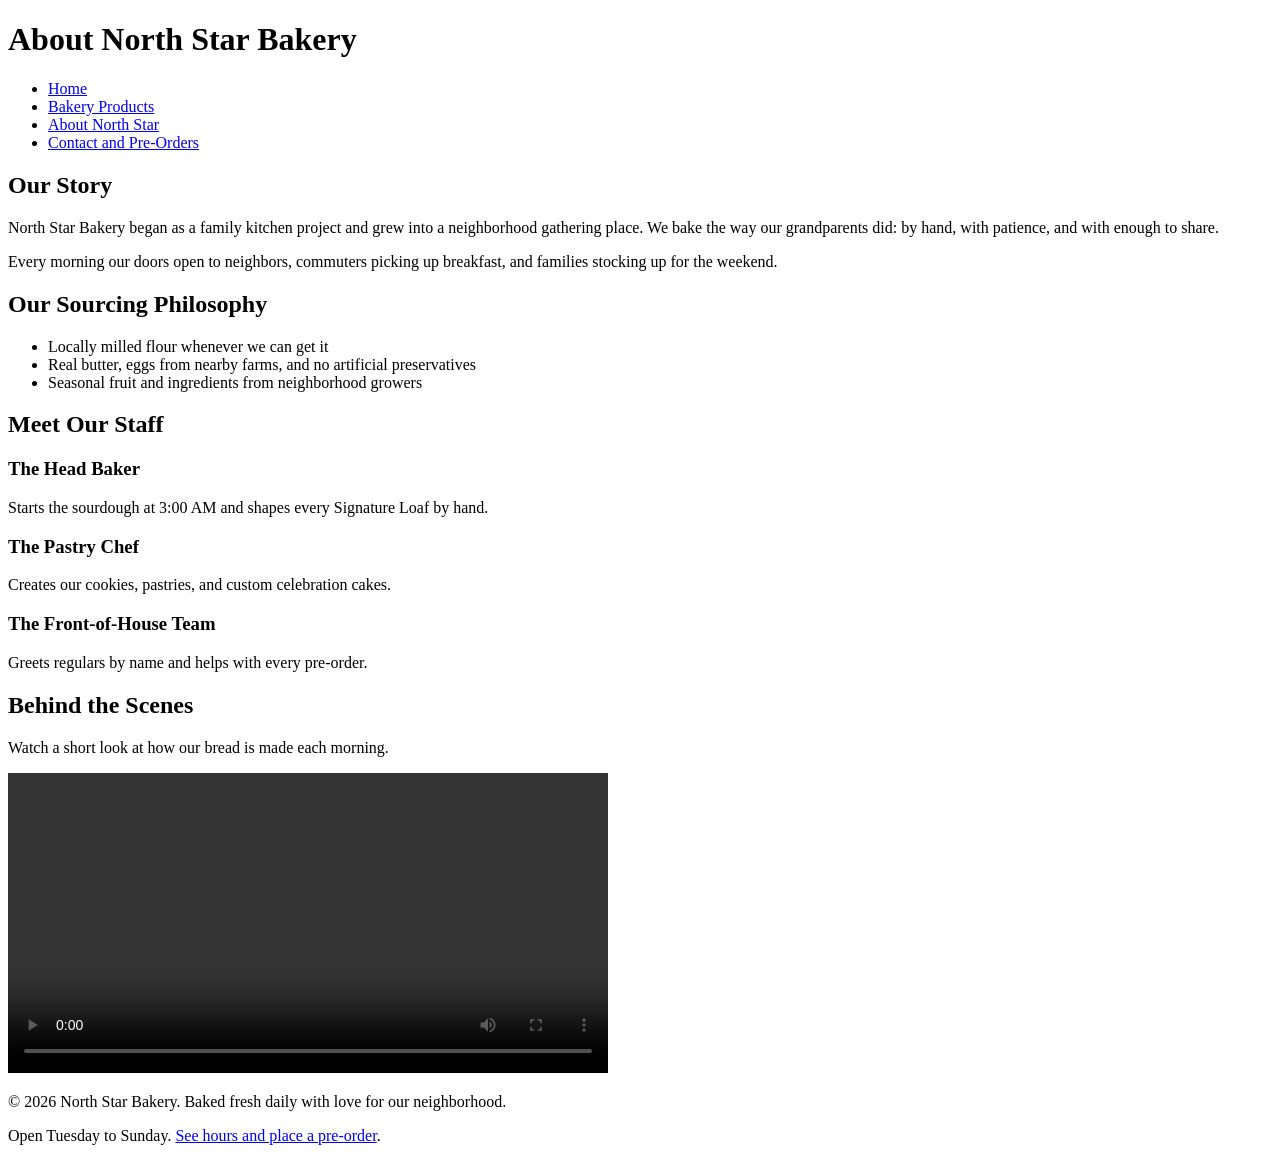
==== about.html @ ef627314 "Add files via upload" ====
<!DOCTYPE html>
<html lang="en">
<head>
    <meta charset="UTF-8">
    <meta name="viewport" content="width=device-width, initial-scale=1.0">
    <title>About Us - North Star Bakery</title>
</head>
<body>
    <header>
        <h1>About North Star Bakery</h1>
        <nav aria-label="Main navigation">
            <ul>
                <li><a href="index.html">Home</a></li>
                <li><a href="products.html">Bakery Products</a></li>
                <li><a href="about.html" aria-current="page">About North Star</a></li>
                <li><a href="contact.html">Contact and Pre-Orders</a></li>
            </ul>
        </nav>
    </header>

    <main>
        <section>
            <h2>Our Story</h2>
            <p>North Star Bakery began as a family kitchen project and grew into a neighborhood gathering place. We bake the way our grandparents did: by hand, with patience, and with enough to share.</p>
            <p>Every morning our doors open to neighbors, commuters picking up breakfast, and families stocking up for the weekend.</p>
        </section>

        <section>
            <h2>Our Sourcing Philosophy</h2>
            <ul>
                <li>Locally milled flour whenever we can get it</li>
                <li>Real butter, eggs from nearby farms, and no artificial preservatives</li>
                <li>Seasonal fruit and ingredients from neighborhood growers</li>
            </ul>
        </section>

        <section>
            <h2>Meet Our Staff</h2>
            <h3>The Head Baker</h3>
            <p>Starts the sourdough at 3:00 AM and shapes every Signature Loaf by hand.</p>
            <h3>The Pastry Chef</h3>
            <p>Creates our cookies, pastries, and custom celebration cakes.</p>
            <h3>The Front-of-House Team</h3>
            <p>Greets regulars by name and helps with every pre-order.</p>
        </section>

        <section>
            <h2>Behind the Scenes</h2>
            <p>Watch a short look at how our bread is made each morning.</p>
            <video controls preload="metadata" width="600">
                <source src="bakery-behind-scenes_c.mp4" type="video/mp4">
                <p>Your browser cannot play this video. It shows our bakers shaping, scoring, and baking bread in the early morning. <a href="bakery-behind-scenes_c.mp4">Download the behind-the-scenes video</a>.</p>
            </video>
        </section>
    </main>

    <footer>
        <p>&copy; 2026 North Star Bakery. Baked fresh daily with love for our neighborhood.</p>
        <p>Open Tuesday to Sunday. <a href="contact.html">See hours and place a pre-order</a>.</p>
    </footer>
</body>
</html>
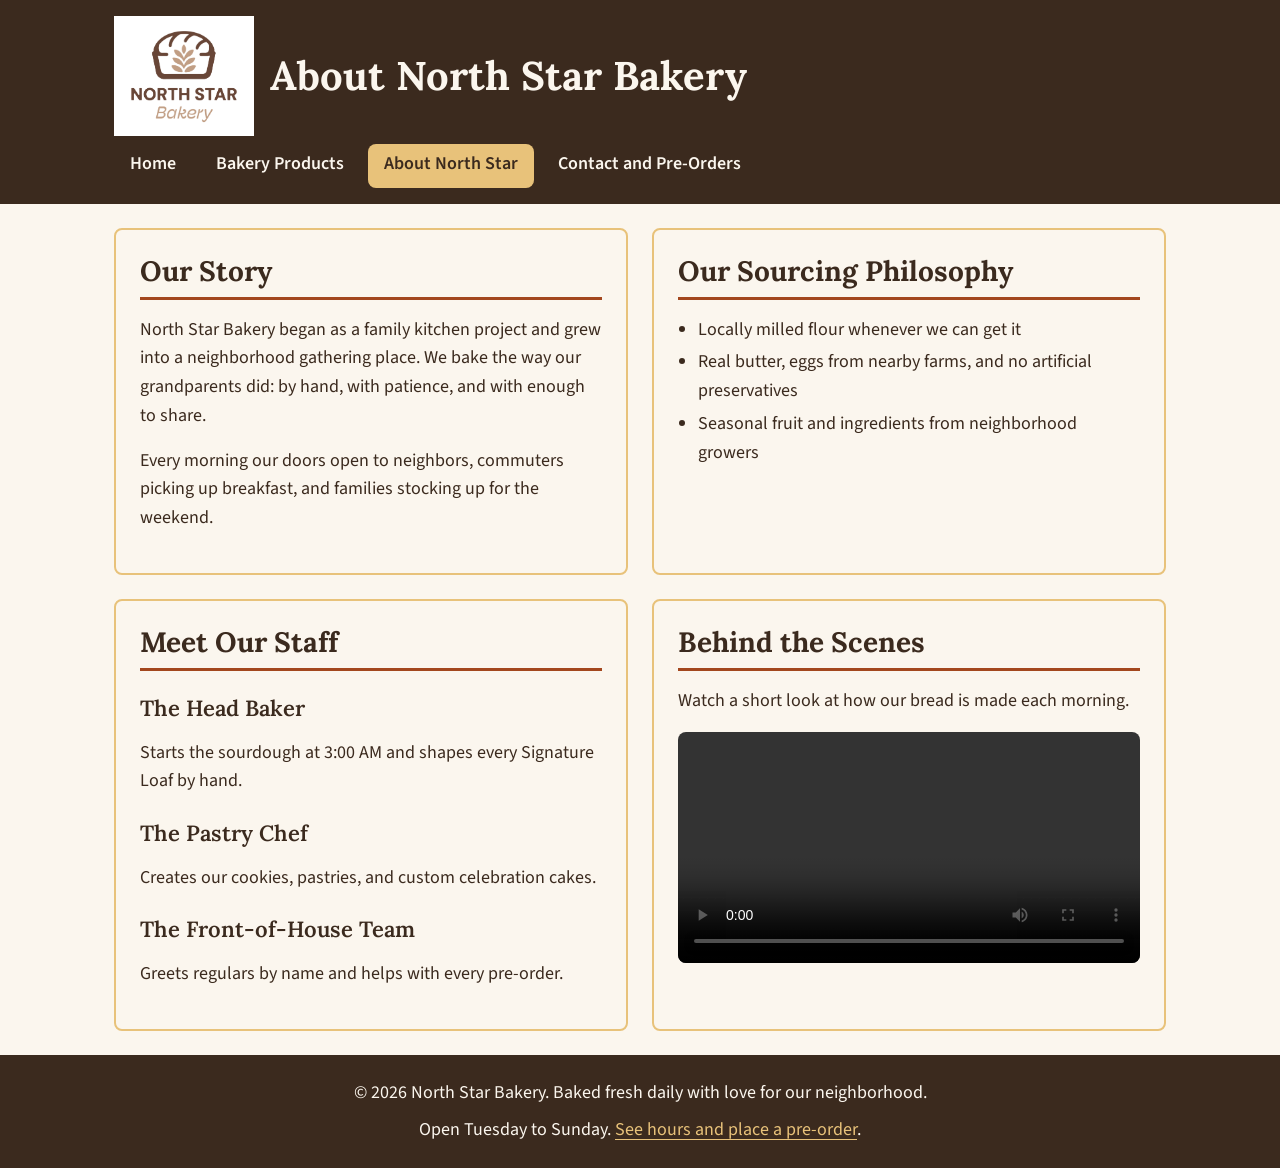
==== commit 1222c1d2: "Add shared mobile-first stylesheet with Flexbox layout and responsive breakpoints" ====
--- a/about.html
+++ b/about.html
@@ -4,9 +4,15 @@
     <meta charset="UTF-8">
     <meta name="viewport" content="width=device-width, initial-scale=1.0">
     <title>About Us - North Star Bakery</title>
+    <link rel="preconnect" href="https://fonts.googleapis.com">
+    <link rel="preconnect" href="https://fonts.gstatic.com" crossorigin>
+    <link href="https://fonts.googleapis.com/css2?family=Lora:wght@600;700&family=Source+Sans+3:wght@400;600&display=swap" rel="stylesheet">
+    <link rel="stylesheet" href="styles.css">
 </head>
 <body>
+    <a class="skip-link" href="#main">Skip to main content</a>
     <header>
+        <img src="bakery-logo_c.png" width="200" height="171" alt="North Star Bakery logo: a loaf of bread with a wheat sprig inside">
         <h1>About North Star Bakery</h1>
         <nav aria-label="Main navigation">
             <ul>
@@ -18,7 +24,7 @@
         </nav>
     </header>
 
-    <main>
+    <main id="main">
         <section>
             <h2>Our Story</h2>
             <p>North Star Bakery began as a family kitchen project and grew into a neighborhood gathering place. We bake the way our grandparents did: by hand, with patience, and with enough to share.</p>
--- a/styles.css
+++ b/styles.css
@@ -0,0 +1,447 @@
+/* ==========================================================================
+   North Star Bakery - design system + responsive layout
+   Mobile-first: base styles are the phone layout; media queries add columns.
+   ========================================================================== */
+
+/* ---------- 1. Design tokens ---------- */
+:root {
+  /* Colors (the only four used anywhere in this file) */
+  --cream: #FBF6EE;    /* page background; text on dark areas */
+  --espresso: #3B2A1E; /* body text; header and footer background */
+  --crust: #A3471E;    /* accent: links, h2 rule, buttons */
+  --honey: #E8C27A;    /* highlights on dark areas; card and field borders */
+
+  /* Fonts (exactly two families) */
+  --font-heading: "Lora", Georgia, serif;
+  --font-body: "Source Sans 3", system-ui, Arial, sans-serif;
+
+  /* Spacing scale */
+  --space-1: 0.25rem;
+  --space-2: 0.5rem;
+  --space-3: 1rem;
+  --space-4: 1.5rem;
+  --space-5: 2.5rem;
+
+  /* Type scale (redefined inside the media queries below) */
+  --text-body: 1.0625rem;
+  --text-h1: 1.75rem;
+  --text-h2: 1.375rem;
+  --text-h3: 1.125rem;
+
+  /* Layout (redefined inside the media queries below) */
+  --page-max: 1100px;
+  --gutter: var(--space-3);
+  --main-gap: var(--space-3);
+  --card-pad: var(--space-3);
+  --radius: 0.5rem;
+  /* Header/footer side padding that lines up with the centered main column */
+  --edge: max(var(--gutter), calc((100% - var(--page-max)) / 2 + var(--gutter)));
+}
+
+/* ---------- 2. Base ---------- */
+*,
+*::before,
+*::after {
+  box-sizing: border-box;
+}
+
+body {
+  margin: 0;
+  min-height: 100vh;
+  display: flex;
+  flex-direction: column;
+  background: var(--cream);
+  color: var(--espresso);
+  font-family: var(--font-body);
+  font-size: var(--text-body);
+  line-height: 1.6;
+}
+
+img,
+video,
+picture {
+  max-width: 100%;
+  height: auto;
+  display: block;
+}
+
+audio {
+  display: block;
+  width: 100%;
+}
+
+/* Overrides the width="600" attribute on the video so it never forces scroll */
+video {
+  width: 100%;
+}
+
+h1,
+h2,
+h3 {
+  font-family: var(--font-heading);
+  font-weight: 700;
+  line-height: 1.25;
+  margin: 0 0 var(--space-3);
+}
+
+h1 { font-size: var(--text-h1); }
+h2 { font-size: var(--text-h2); }
+h3 { font-size: var(--text-h3); font-weight: 600; margin-top: var(--space-4); }
+
+p,
+li {
+  max-width: 68ch;
+}
+
+p {
+  margin: 0 0 var(--space-3);
+}
+
+ul {
+  margin: 0 0 var(--space-3);
+  padding-left: 1.25rem;
+}
+
+li + li {
+  margin-top: var(--space-1);
+}
+
+/* Skip link: hidden until it receives keyboard focus */
+.skip-link {
+  position: absolute;
+  top: 0;
+  left: var(--space-3);
+  z-index: 10;
+  padding: var(--space-2) var(--space-3);
+  background: var(--crust);
+  color: var(--cream);
+  font-weight: 600;
+  border-radius: 0 0 var(--radius) var(--radius);
+  transform: translateY(-120%);
+}
+
+.skip-link:focus {
+  transform: translateY(0);
+  outline: 3px solid var(--honey);
+  outline-offset: 2px;
+}
+
+/* ---------- 3. Header and navigation ---------- */
+header {
+  display: flex;
+  flex-wrap: wrap;
+  justify-content: center;
+  align-items: center;
+  gap: var(--space-2) var(--space-3);
+  padding: var(--space-3) var(--edge);
+  background: var(--espresso);
+  color: var(--cream);
+  text-align: center;
+}
+
+header img {
+  width: 96px;
+}
+
+header h1 {
+  flex: 1 1 100%;
+  margin: 0;
+}
+
+nav {
+  flex: 1 1 100%;
+}
+
+nav ul {
+  display: flex;
+  flex-wrap: wrap;
+  justify-content: center;
+  gap: var(--space-1) var(--space-2);
+  margin: 0;
+  padding: 0;
+  list-style: none;
+}
+
+nav li {
+  max-width: none;
+}
+
+nav li + li {
+  margin-top: 0;
+}
+
+nav a {
+  display: flex;
+  align-items: center;
+  justify-content: center;
+  min-height: 44px;
+  padding: 0 var(--space-3);
+  border-bottom: 3px solid transparent;
+  border-radius: var(--radius);
+  color: var(--cream);
+  font-weight: 600;
+  text-decoration: none;
+  text-align: center;
+}
+
+nav a:hover {
+  border-bottom-color: var(--honey);
+}
+
+/* Current page: solid honey tab with dark text (not color alone: also bold + filled) */
+nav a[aria-current="page"] {
+  background: var(--honey);
+  border-bottom-color: var(--honey);
+  color: var(--espresso);
+}
+
+/* ---------- 4. Main content and cards ---------- */
+main {
+  display: flex;
+  flex-direction: column;
+  align-content: flex-start;
+  gap: var(--main-gap);
+  width: 100%;
+  max-width: var(--page-max);
+  margin: 0 auto;
+  padding: var(--space-4) var(--gutter);
+}
+
+main > section {
+  background: var(--cream);
+  border: 2px solid var(--honey);
+  border-radius: var(--radius);
+  padding: var(--card-pad);
+}
+
+main h2 {
+  margin-top: 0;
+  padding-bottom: var(--space-2);
+  border-bottom: 3px solid var(--crust);
+}
+
+main img,
+main video {
+  border-radius: var(--radius);
+  margin: 0 0 var(--space-3);
+}
+
+figure {
+  margin: 0 0 var(--space-3);
+}
+
+figure img {
+  margin-bottom: var(--space-2);
+}
+
+figcaption {
+  font-style: italic;
+}
+
+/* Links inside the page content */
+main a {
+  color: var(--crust);
+  text-decoration: underline;
+  text-underline-offset: 0.2em;
+}
+
+main a:hover {
+  color: var(--espresso);
+  text-decoration-thickness: 3px;
+}
+
+main a:focus-visible,
+button:focus-visible,
+input:focus-visible,
+select:focus-visible,
+textarea:focus-visible {
+  outline: 3px solid var(--crust);
+  outline-offset: 2px;
+}
+
+/* Price lines on the products page */
+.price {
+  font-weight: 700;
+  color: var(--crust);
+}
+
+/* Call-to-action link paragraphs: link rendered as a button-like pill */
+.cta {
+  margin-top: var(--space-4);
+}
+
+.cta a {
+  display: inline-flex;
+  align-items: center;
+  min-height: 44px;
+  padding: var(--space-2) var(--space-4);
+  background: var(--crust);
+  border-radius: 999px;
+  color: var(--cream);
+  font-weight: 600;
+  text-decoration: none;
+}
+
+.cta a:hover {
+  background: var(--espresso);
+  color: var(--cream);
+}
+
+/* ---------- 5. Contact form ---------- */
+form {
+  margin: 0;
+}
+
+fieldset {
+  min-width: 0; /* stops long fields forcing horizontal scroll on phones */
+  margin: 0 0 var(--space-3);
+  padding: var(--space-3);
+  border: 2px solid var(--honey);
+  border-radius: var(--radius);
+}
+
+legend {
+  padding: 0 var(--space-2);
+  font-family: var(--font-heading);
+  font-size: var(--text-h3);
+  font-weight: 700;
+  color: var(--crust);
+}
+
+fieldset p {
+  max-width: none;
+}
+
+label {
+  display: block;
+  margin-bottom: var(--space-1);
+  font-weight: 600;
+}
+
+input,
+select,
+textarea {
+  display: block;
+  width: 100%;
+  min-height: 44px;
+  padding: var(--space-2) var(--space-3);
+  background: var(--cream);
+  color: var(--espresso);
+  border: 2px solid var(--crust);
+  border-radius: var(--radius);
+  font: inherit;
+}
+
+textarea {
+  resize: vertical;
+}
+
+button {
+  min-height: 44px;
+  padding: var(--space-2) var(--space-4);
+  background: var(--crust);
+  color: var(--cream);
+  border: 2px solid var(--crust);
+  border-radius: var(--radius);
+  font: inherit;
+  font-weight: 600;
+  cursor: pointer;
+}
+
+button:hover {
+  background: var(--espresso);
+  border-color: var(--espresso);
+}
+
+/* ---------- 6. Footer ---------- */
+footer {
+  margin-top: auto;
+  padding: var(--space-4) var(--edge);
+  background: var(--espresso);
+  color: var(--cream);
+  text-align: center;
+}
+
+footer p {
+  max-width: none;
+  margin: 0 0 var(--space-2);
+}
+
+footer p:last-child {
+  margin-bottom: 0;
+}
+
+footer a {
+  color: var(--honey);
+  text-decoration: underline;
+  text-underline-offset: 0.2em;
+}
+
+footer a:hover {
+  color: var(--cream);
+}
+
+header a:focus-visible,
+footer a:focus-visible {
+  outline: 3px solid var(--honey);
+  outline-offset: 2px;
+}
+
+/* ---------- 7. Responsive breakpoints ---------- */
+
+/* 48em (768px) and up: header becomes a row (logo beside title, nav full width
+   below), main switches to a wrapping row so sections pair into 2 columns,
+   and type and spacing step up a little. */
+@media (min-width: 48em) {
+  :root {
+    --text-h1: 2.25rem;
+    --text-h2: 1.5rem;
+    --text-h3: 1.25rem;
+    --main-gap: var(--space-4);
+    --card-pad: var(--space-4);
+  }
+
+  header {
+    justify-content: flex-start;
+    text-align: left;
+  }
+
+  header img {
+    width: 120px;
+  }
+
+  header h1 {
+    flex: 1 1 0;
+    min-width: 0;
+  }
+
+  nav ul {
+    justify-content: flex-start;
+  }
+
+  main {
+    flex-direction: row;
+    flex-wrap: wrap;
+  }
+
+  main > section {
+    flex: 1 1 calc(50% - var(--main-gap));
+    min-width: 0;
+  }
+}
+
+/* 64em (1024px) and up: larger body text, headings and gutters for wide screens. */
+@media (min-width: 64em) {
+  :root {
+    --text-body: 1.125rem;
+    --text-h1: 2.5rem;
+    --text-h2: 1.75rem;
+    --text-h3: 1.375rem;
+    --gutter: var(--space-4);
+    --card-pad: var(--space-4);
+  }
+
+  header img {
+    width: 140px;
+  }
+}
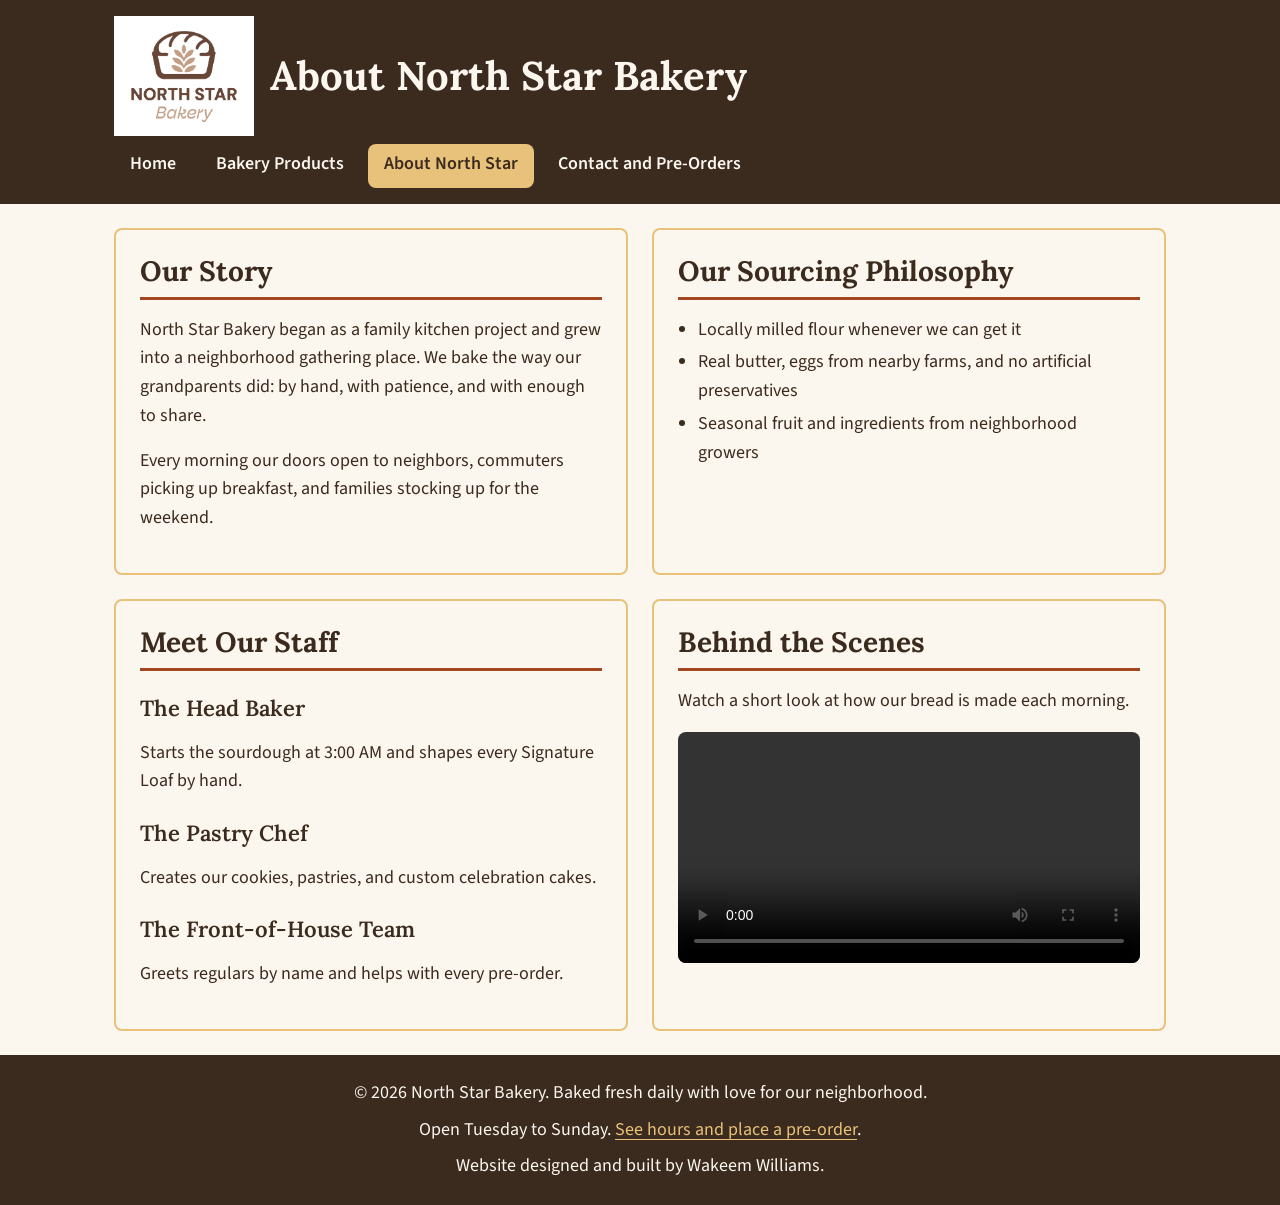
==== commit 88b255c6: "Organize assets into folders, add author credit, README, and repo hygiene files" ====
--- a/about.html
+++ b/about.html
@@ -3,16 +3,18 @@
 <head>
     <meta charset="UTF-8">
     <meta name="viewport" content="width=device-width, initial-scale=1.0">
+    <meta name="author" content="Wakeem Williams">
+    <meta name="description" content="Learn the story of North Star Bakery, our locally sourced ingredients, our baking team, and watch how our bread is made each morning.">
     <title>About Us - North Star Bakery</title>
     <link rel="preconnect" href="https://fonts.googleapis.com">
     <link rel="preconnect" href="https://fonts.gstatic.com" crossorigin>
     <link href="https://fonts.googleapis.com/css2?family=Lora:wght@600;700&family=Source+Sans+3:wght@400;600&display=swap" rel="stylesheet">
-    <link rel="stylesheet" href="styles.css">
+    <link rel="stylesheet" href="css/styles.css">
 </head>
 <body>
     <a class="skip-link" href="#main">Skip to main content</a>
     <header>
-        <img src="bakery-logo_c.png" width="200" height="171" alt="North Star Bakery logo: a loaf of bread with a wheat sprig inside">
+        <img src="images/bakery-logo_c.png" width="200" height="171" alt="North Star Bakery logo: a loaf of bread with a wheat sprig inside">
         <h1>About North Star Bakery</h1>
         <nav aria-label="Main navigation">
             <ul>
@@ -54,8 +56,8 @@
             <h2>Behind the Scenes</h2>
             <p>Watch a short look at how our bread is made each morning.</p>
             <video controls preload="metadata" width="600">
-                <source src="bakery-behind-scenes_c.mp4" type="video/mp4">
-                <p>Your browser cannot play this video. It shows our bakers shaping, scoring, and baking bread in the early morning. <a href="bakery-behind-scenes_c.mp4">Download the behind-the-scenes video</a>.</p>
+                <source src="media/bakery-behind-scenes_c.mp4" type="video/mp4">
+                <p>Your browser cannot play this video. It shows our bakers shaping, scoring, and baking bread in the early morning. <a href="media/bakery-behind-scenes_c.mp4">Download the behind-the-scenes video</a>.</p>
             </video>
         </section>
     </main>
@@ -63,6 +65,7 @@
     <footer>
         <p>&copy; 2026 North Star Bakery. Baked fresh daily with love for our neighborhood.</p>
         <p>Open Tuesday to Sunday. <a href="contact.html">See hours and place a pre-order</a>.</p>
+        <p>Website designed and built by Wakeem Williams.</p>
     </footer>
 </body>
 </html>
--- a/css/styles.css
+++ b/css/styles.css
@@ -0,0 +1,451 @@
+/* Author: Wakeem Williams
+   Project: North Star Bakery
+   Course work: Touchstone 3 */
+
+/* ==========================================================================
+   North Star Bakery - design system + responsive layout
+   Mobile-first: base styles are the phone layout; media queries add columns.
+   ========================================================================== */
+
+/* ---------- 1. Design tokens ---------- */
+:root {
+  /* Colors (the only four used anywhere in this file) */
+  --cream: #FBF6EE;    /* page background; text on dark areas */
+  --espresso: #3B2A1E; /* body text; header and footer background */
+  --crust: #A3471E;    /* accent: links, h2 rule, buttons */
+  --honey: #E8C27A;    /* highlights on dark areas; card and field borders */
+
+  /* Fonts (exactly two families) */
+  --font-heading: "Lora", Georgia, serif;
+  --font-body: "Source Sans 3", system-ui, Arial, sans-serif;
+
+  /* Spacing scale */
+  --space-1: 0.25rem;
+  --space-2: 0.5rem;
+  --space-3: 1rem;
+  --space-4: 1.5rem;
+  --space-5: 2.5rem;
+
+  /* Type scale (redefined inside the media queries below) */
+  --text-body: 1.0625rem;
+  --text-h1: 1.75rem;
+  --text-h2: 1.375rem;
+  --text-h3: 1.125rem;
+
+  /* Layout (redefined inside the media queries below) */
+  --page-max: 1100px;
+  --gutter: var(--space-3);
+  --main-gap: var(--space-3);
+  --card-pad: var(--space-3);
+  --radius: 0.5rem;
+  /* Header/footer side padding that lines up with the centered main column */
+  --edge: max(var(--gutter), calc((100% - var(--page-max)) / 2 + var(--gutter)));
+}
+
+/* ---------- 2. Base ---------- */
+*,
+*::before,
+*::after {
+  box-sizing: border-box;
+}
+
+body {
+  margin: 0;
+  min-height: 100vh;
+  display: flex;
+  flex-direction: column;
+  background: var(--cream);
+  color: var(--espresso);
+  font-family: var(--font-body);
+  font-size: var(--text-body);
+  line-height: 1.6;
+}
+
+img,
+video,
+picture {
+  max-width: 100%;
+  height: auto;
+  display: block;
+}
+
+audio {
+  display: block;
+  width: 100%;
+}
+
+/* Overrides the width="600" attribute on the video so it never forces scroll */
+video {
+  width: 100%;
+}
+
+h1,
+h2,
+h3 {
+  font-family: var(--font-heading);
+  font-weight: 700;
+  line-height: 1.25;
+  margin: 0 0 var(--space-3);
+}
+
+h1 { font-size: var(--text-h1); }
+h2 { font-size: var(--text-h2); }
+h3 { font-size: var(--text-h3); font-weight: 600; margin-top: var(--space-4); }
+
+p,
+li {
+  max-width: 68ch;
+}
+
+p {
+  margin: 0 0 var(--space-3);
+}
+
+ul {
+  margin: 0 0 var(--space-3);
+  padding-left: 1.25rem;
+}
+
+li + li {
+  margin-top: var(--space-1);
+}
+
+/* Skip link: hidden until it receives keyboard focus */
+.skip-link {
+  position: absolute;
+  top: 0;
+  left: var(--space-3);
+  z-index: 10;
+  padding: var(--space-2) var(--space-3);
+  background: var(--crust);
+  color: var(--cream);
+  font-weight: 600;
+  border-radius: 0 0 var(--radius) var(--radius);
+  transform: translateY(-120%);
+}
+
+.skip-link:focus {
+  transform: translateY(0);
+  outline: 3px solid var(--honey);
+  outline-offset: 2px;
+}
+
+/* ---------- 3. Header and navigation ---------- */
+header {
+  display: flex;
+  flex-wrap: wrap;
+  justify-content: center;
+  align-items: center;
+  gap: var(--space-2) var(--space-3);
+  padding: var(--space-3) var(--edge);
+  background: var(--espresso);
+  color: var(--cream);
+  text-align: center;
+}
+
+header img {
+  width: 96px;
+}
+
+header h1 {
+  flex: 1 1 100%;
+  margin: 0;
+}
+
+nav {
+  flex: 1 1 100%;
+}
+
+nav ul {
+  display: flex;
+  flex-wrap: wrap;
+  justify-content: center;
+  gap: var(--space-1) var(--space-2);
+  margin: 0;
+  padding: 0;
+  list-style: none;
+}
+
+nav li {
+  max-width: none;
+}
+
+nav li + li {
+  margin-top: 0;
+}
+
+nav a {
+  display: flex;
+  align-items: center;
+  justify-content: center;
+  min-height: 44px;
+  padding: 0 var(--space-3);
+  border-bottom: 3px solid transparent;
+  border-radius: var(--radius);
+  color: var(--cream);
+  font-weight: 600;
+  text-decoration: none;
+  text-align: center;
+}
+
+nav a:hover {
+  border-bottom-color: var(--honey);
+}
+
+/* Current page: solid honey tab with dark text (not color alone: also bold + filled) */
+nav a[aria-current="page"] {
+  background: var(--honey);
+  border-bottom-color: var(--honey);
+  color: var(--espresso);
+}
+
+/* ---------- 4. Main content and cards ---------- */
+main {
+  display: flex;
+  flex-direction: column;
+  align-content: flex-start;
+  gap: var(--main-gap);
+  width: 100%;
+  max-width: var(--page-max);
+  margin: 0 auto;
+  padding: var(--space-4) var(--gutter);
+}
+
+main > section {
+  background: var(--cream);
+  border: 2px solid var(--honey);
+  border-radius: var(--radius);
+  padding: var(--card-pad);
+}
+
+main h2 {
+  margin-top: 0;
+  padding-bottom: var(--space-2);
+  border-bottom: 3px solid var(--crust);
+}
+
+main img,
+main video {
+  border-radius: var(--radius);
+  margin: 0 0 var(--space-3);
+}
+
+figure {
+  margin: 0 0 var(--space-3);
+}
+
+figure img {
+  margin-bottom: var(--space-2);
+}
+
+figcaption {
+  font-style: italic;
+}
+
+/* Links inside the page content */
+main a {
+  color: var(--crust);
+  text-decoration: underline;
+  text-underline-offset: 0.2em;
+}
+
+main a:hover {
+  color: var(--espresso);
+  text-decoration-thickness: 3px;
+}
+
+main a:focus-visible,
+button:focus-visible,
+input:focus-visible,
+select:focus-visible,
+textarea:focus-visible {
+  outline: 3px solid var(--crust);
+  outline-offset: 2px;
+}
+
+/* Price lines on the products page */
+.price {
+  font-weight: 700;
+  color: var(--crust);
+}
+
+/* Call-to-action link paragraphs: link rendered as a button-like pill */
+.cta {
+  margin-top: var(--space-4);
+}
+
+.cta a {
+  display: inline-flex;
+  align-items: center;
+  min-height: 44px;
+  padding: var(--space-2) var(--space-4);
+  background: var(--crust);
+  border-radius: 999px;
+  color: var(--cream);
+  font-weight: 600;
+  text-decoration: none;
+}
+
+.cta a:hover {
+  background: var(--espresso);
+  color: var(--cream);
+}
+
+/* ---------- 5. Contact form ---------- */
+form {
+  margin: 0;
+}
+
+fieldset {
+  min-width: 0; /* stops long fields forcing horizontal scroll on phones */
+  margin: 0 0 var(--space-3);
+  padding: var(--space-3);
+  border: 2px solid var(--honey);
+  border-radius: var(--radius);
+}
+
+legend {
+  padding: 0 var(--space-2);
+  font-family: var(--font-heading);
+  font-size: var(--text-h3);
+  font-weight: 700;
+  color: var(--crust);
+}
+
+fieldset p {
+  max-width: none;
+}
+
+label {
+  display: block;
+  margin-bottom: var(--space-1);
+  font-weight: 600;
+}
+
+input,
+select,
+textarea {
+  display: block;
+  width: 100%;
+  min-height: 44px;
+  padding: var(--space-2) var(--space-3);
+  background: var(--cream);
+  color: var(--espresso);
+  border: 2px solid var(--crust);
+  border-radius: var(--radius);
+  font: inherit;
+}
+
+textarea {
+  resize: vertical;
+}
+
+button {
+  min-height: 44px;
+  padding: var(--space-2) var(--space-4);
+  background: var(--crust);
+  color: var(--cream);
+  border: 2px solid var(--crust);
+  border-radius: var(--radius);
+  font: inherit;
+  font-weight: 600;
+  cursor: pointer;
+}
+
+button:hover {
+  background: var(--espresso);
+  border-color: var(--espresso);
+}
+
+/* ---------- 6. Footer ---------- */
+footer {
+  margin-top: auto;
+  padding: var(--space-4) var(--edge);
+  background: var(--espresso);
+  color: var(--cream);
+  text-align: center;
+}
+
+footer p {
+  max-width: none;
+  margin: 0 0 var(--space-2);
+}
+
+footer p:last-child {
+  margin-bottom: 0;
+}
+
+footer a {
+  color: var(--honey);
+  text-decoration: underline;
+  text-underline-offset: 0.2em;
+}
+
+footer a:hover {
+  color: var(--cream);
+}
+
+header a:focus-visible,
+footer a:focus-visible {
+  outline: 3px solid var(--honey);
+  outline-offset: 2px;
+}
+
+/* ---------- 7. Responsive breakpoints ---------- */
+
+/* 48em (768px) and up: header becomes a row (logo beside title, nav full width
+   below), main switches to a wrapping row so sections pair into 2 columns,
+   and type and spacing step up a little. */
+@media (min-width: 48em) {
+  :root {
+    --text-h1: 2.25rem;
+    --text-h2: 1.5rem;
+    --text-h3: 1.25rem;
+    --main-gap: var(--space-4);
+    --card-pad: var(--space-4);
+  }
+
+  header {
+    justify-content: flex-start;
+    text-align: left;
+  }
+
+  header img {
+    width: 120px;
+  }
+
+  header h1 {
+    flex: 1 1 0;
+    min-width: 0;
+  }
+
+  nav ul {
+    justify-content: flex-start;
+  }
+
+  main {
+    flex-direction: row;
+    flex-wrap: wrap;
+  }
+
+  main > section {
+    flex: 1 1 calc(50% - var(--main-gap));
+    min-width: 0;
+  }
+}
+
+/* 64em (1024px) and up: larger body text, headings and gutters for wide screens. */
+@media (min-width: 64em) {
+  :root {
+    --text-body: 1.125rem;
+    --text-h1: 2.5rem;
+    --text-h2: 1.75rem;
+    --text-h3: 1.375rem;
+    --gutter: var(--space-4);
+    --card-pad: var(--space-4);
+  }
+
+  header img {
+    width: 140px;
+  }
+}
